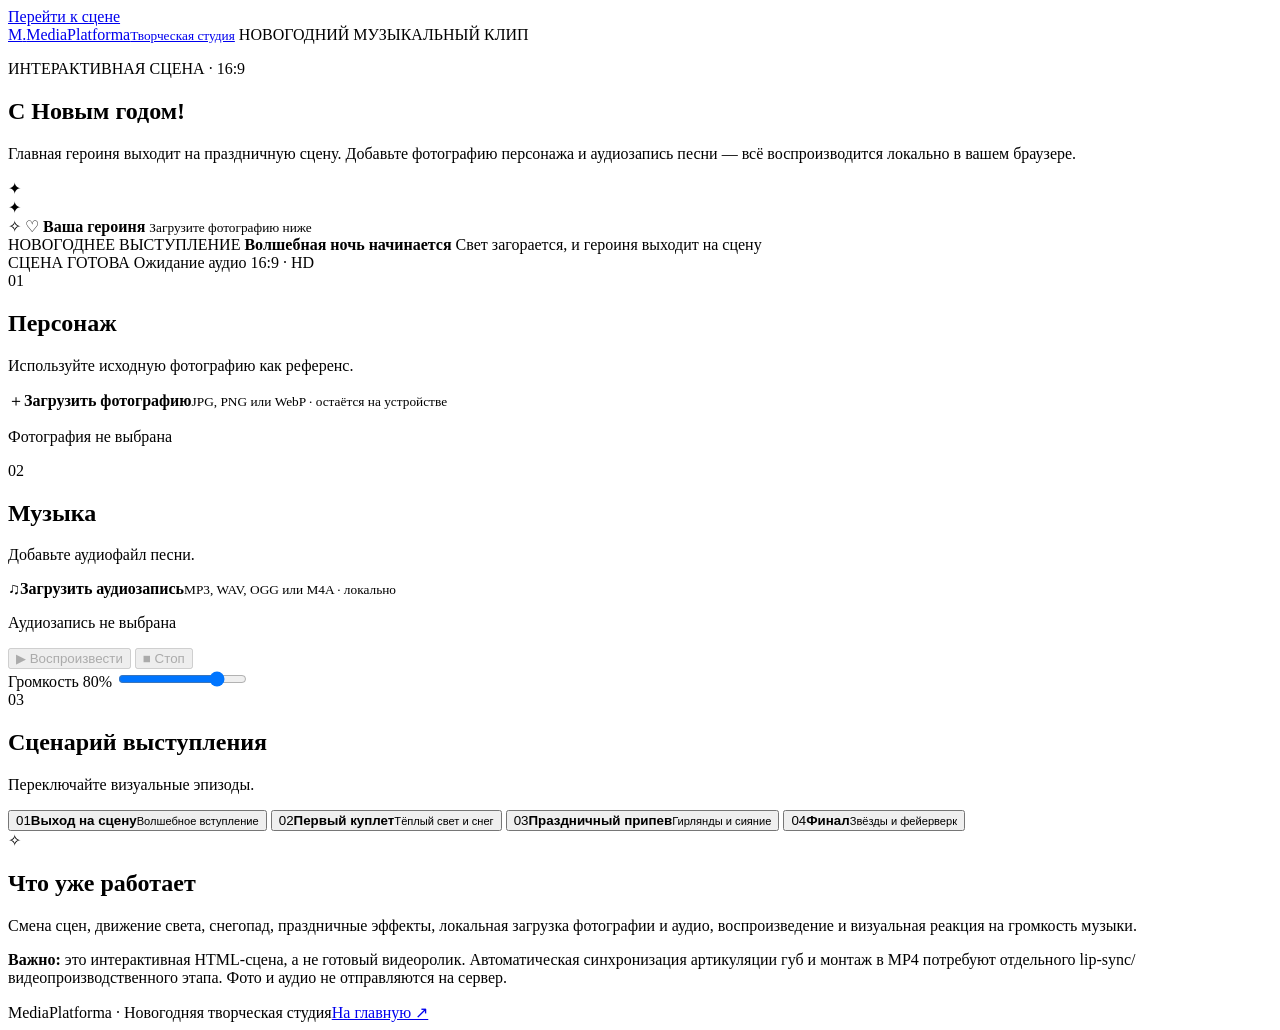
==== site/new-year/index.html @ b386c1c1 "Add interactive New Year performance scene" ====
<!doctype html>
<html lang="ru">
<head>
  <meta charset="utf-8">
  <meta name="viewport" content="width=device-width,initial-scale=1">
  <meta name="theme-color" content="#10223d">
  <meta name="description" content="Интерактивная новогодняя сцена исполнения песни главной героиней.">
  <meta http-equiv="Content-Security-Policy" content="default-src 'self'; base-uri 'self'; object-src 'none'; form-action 'self'; script-src 'self'; style-src 'self'; img-src 'self' data: blob:; media-src 'self' blob:; connect-src 'self'; upgrade-insecure-requests">
  <title>Новогодняя сцена — С Новым годом!</title>
  <link rel="stylesheet" href="./scene.css">
  <script src="./scene.js" defer></script>
</head>
<body>
  <a class="skip-link" href="#studio">Перейти к сцене</a>
  <header class="topbar">
    <a class="brand" href="../" aria-label="MediaPlatforma"><span class="brand-mark">M<span>.</span></span><span>MediaPlatforma<small>Творческая студия</small></span></a>
    <span class="topbar-tag">НОВОГОДНИЙ МУЗЫКАЛЬНЫЙ КЛИП</span>
  </header>

  <main id="studio" class="studio">
    <section class="intro">
      <p class="eyebrow">ИНТЕРАКТИВНАЯ СЦЕНА · 16:9</p>
      <h1>С Новым годом!</h1>
      <p>Главная героиня выходит на праздничную сцену. Добавьте фотографию персонажа и аудиозапись песни — всё воспроизводится локально в вашем браузере.</p>
    </section>

    <section class="stage-shell" aria-label="Новогодняя сцена">
      <div class="stage" id="stage" data-scene="intro">
        <div class="sky-glow"></div>
        <div class="moon"></div>
        <div class="distant-village" aria-hidden="true"><i></i><i></i><i></i><i></i><i></i></div>
        <div class="tree tree-left" aria-hidden="true"><b></b><b></b><b></b><span>✦</span></div>
        <div class="tree tree-right" aria-hidden="true"><b></b><b></b><b></b><span>✦</span></div>
        <div class="garland garland-one" aria-hidden="true"></div>
        <div class="garland garland-two" aria-hidden="true"></div>
        <div class="snow-layer" id="snowLayer" aria-hidden="true"></div>
        <div class="stage-platform"></div>
        <div class="heroine-wrap" id="heroineWrap">
          <div class="heroine-aura"></div>
          <div class="heroine-placeholder" id="heroinePlaceholder" aria-label="Место для фотографии героини">
            <span class="placeholder-star">✧</span>
            <span class="placeholder-person">♡</span>
            <strong>Ваша героиня</strong>
            <small>Загрузите фотографию ниже</small>
          </div>
          <img id="heroineImage" class="heroine-image" alt="Главная героиня новогоднего клипа" hidden>
          <div class="spotlight"></div>
        </div>
        <div class="stage-caption" aria-live="polite">
          <span class="caption-kicker">НОВОГОДНЕЕ ВЫСТУПЛЕНИЕ</span>
          <strong id="sceneTitle">Волшебная ночь начинается</strong>
          <span id="sceneSubtitle">Свет загорается, и героиня выходит на сцену</span>
        </div>
        <div class="audio-pulse" id="audioPulse" aria-hidden="true"><i></i><i></i><i></i><i></i><i></i><i></i><i></i></div>
        <div class="stage-vignette"></div>
      </div>
      <div class="stage-footer">
        <span><i class="live-dot"></i> СЦЕНА ГОТОВА</span>
        <span id="playState">Ожидание аудио</span>
        <span>16:9 · HD</span>
      </div>
    </section>

    <section class="control-grid" aria-label="Управление сценой">
      <article class="panel">
        <div class="panel-heading"><span class="panel-number">01</span><div><h2>Персонаж</h2><p>Используйте исходную фотографию как референс.</p></div></div>
        <label class="upload-control" for="photoInput"><span class="upload-icon">＋</span><span><strong>Загрузить фотографию</strong><small>JPG, PNG или WebP · остаётся на устройстве</small></span></label>
        <input id="photoInput" type="file" accept="image/jpeg,image/png,image/webp" hidden>
        <p class="file-status" id="photoStatus">Фотография не выбрана</p>
      </article>

      <article class="panel">
        <div class="panel-heading"><span class="panel-number">02</span><div><h2>Музыка</h2><p>Добавьте аудиофайл песни.</p></div></div>
        <label class="upload-control" for="audioInput"><span class="upload-icon">♫</span><span><strong>Загрузить аудиозапись</strong><small>MP3, WAV, OGG или M4A · локально</small></span></label>
        <input id="audioInput" type="file" accept="audio/*" hidden>
        <p class="file-status" id="audioStatus">Аудиозапись не выбрана</p>
        <audio id="songAudio" preload="metadata"></audio>
        <div class="audio-controls">
          <button class="button button-primary" id="playButton" type="button" disabled>▶ Воспроизвести</button>
          <button class="button button-quiet" id="stopButton" type="button" disabled>■ Стоп</button>
        </div>
        <label class="volume-label" for="volumeInput">Громкость <output id="volumeValue">80%</output></label>
        <input id="volumeInput" class="range" type="range" min="0" max="1" step="0.01" value="0.8">
      </article>

      <article class="panel panel-scenes">
        <div class="panel-heading"><span class="panel-number">03</span><div><h2>Сценарий выступления</h2><p>Переключайте визуальные эпизоды.</p></div></div>
        <div class="scene-list" role="group" aria-label="Выбор сцены">
          <button class="scene-button is-active" data-scene="intro" type="button"><span>01</span><b>Выход на сцену</b><small>Волшебное вступление</small></button>
          <button class="scene-button" data-scene="verse" type="button"><span>02</span><b>Первый куплет</b><small>Тёплый свет и снег</small></button>
          <button class="scene-button" data-scene="chorus" type="button"><span>03</span><b>Праздничный припев</b><small>Гирлянды и сияние</small></button>
          <button class="scene-button" data-scene="finale" type="button"><span>04</span><b>Финал</b><small>Звёзды и фейерверк</small></button>
        </div>
      </article>
    </section>

    <section class="notes">
      <div class="notes-icon">✧</div>
      <div><h2>Что уже работает</h2><p>Смена сцен, движение света, снегопад, праздничные эффекты, локальная загрузка фотографии и аудио, воспроизведение и визуальная реакция на громкость музыки.</p><p><strong>Важно:</strong> это интерактивная HTML-сцена, а не готовый видеоролик. Автоматическая синхронизация артикуляции губ и монтаж в MP4 потребуют отдельного lip-sync/видеопроизводственного этапа. Фото и аудио не отправляются на сервер.</p></div>
    </section>
  </main>

  <footer class="footer"><span>MediaPlatforma · Новогодняя творческая студия</span><a href="../">На главную ↗</a></footer>
  <div class="toast" id="toast" role="status" aria-live="polite"></div>
</body>
</html>
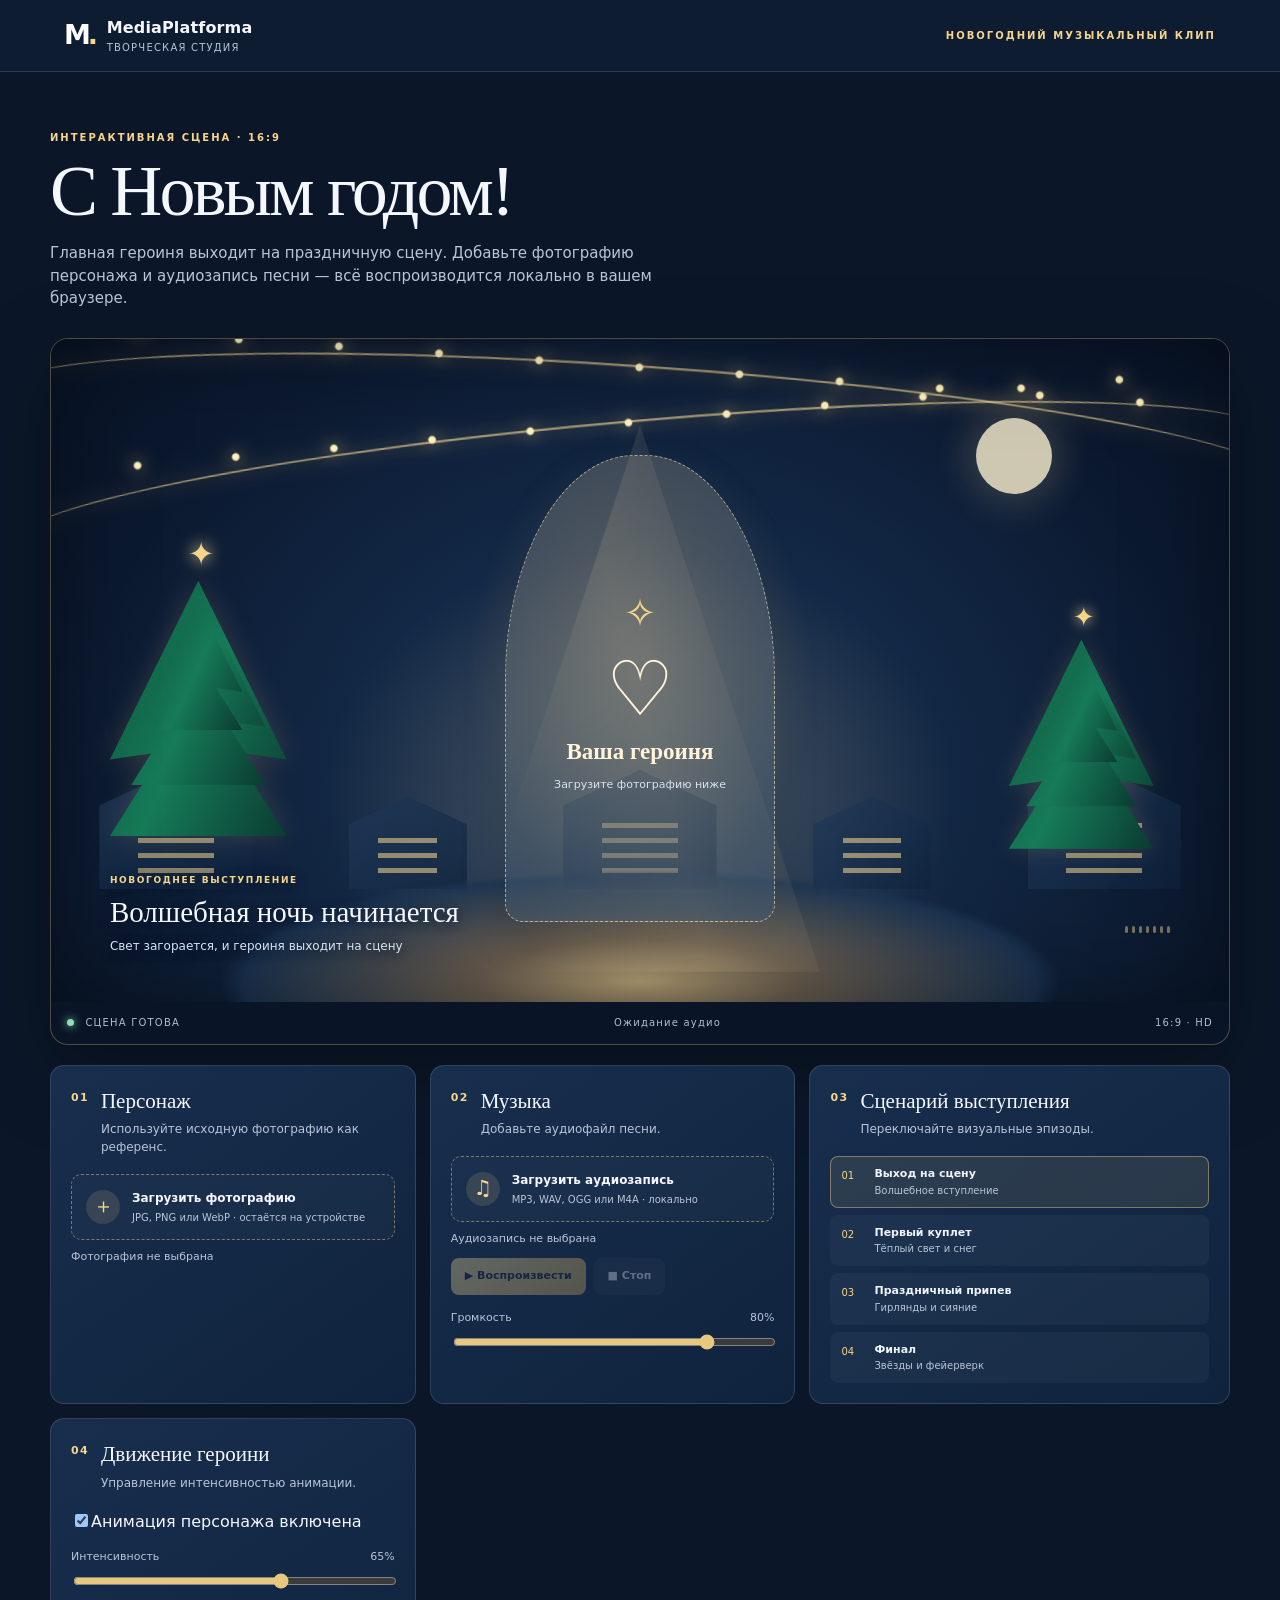
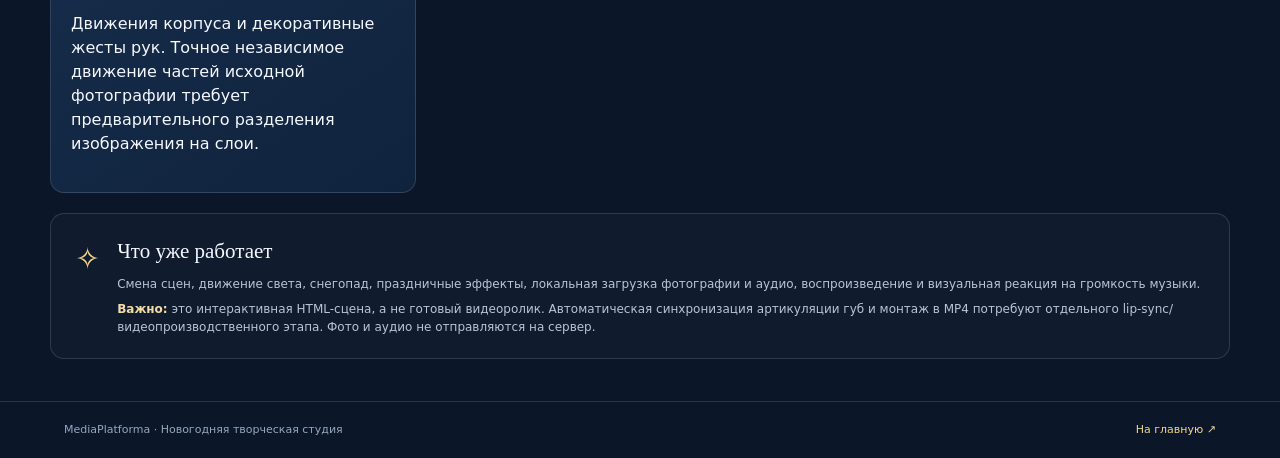
==== commit 9a216d45: "Add character motion controls and arm rig markup" ====
--- a/site/new-year/index.html
+++ b/site/new-year/index.html
@@ -44,6 +44,8 @@
             <small>Загрузите фотографию ниже</small>
           </div>
           <img id="heroineImage" class="heroine-image" alt="Главная героиня новогоднего клипа" hidden>
+          <div class="motion-arm motion-arm-left" aria-hidden="true"><span class="arm-upper"></span><span class="arm-fore"></span><span class="arm-hand"></span></div>
+          <div class="motion-arm motion-arm-right" aria-hidden="true"><span class="arm-upper"></span><span class="arm-fore"></span><span class="arm-hand"></span></div>
           <div class="spotlight"></div>
         </div>
         <div class="stage-caption" aria-live="polite">
@@ -92,6 +94,14 @@
           <button class="scene-button" data-scene="finale" type="button"><span>04</span><b>Финал</b><small>Звёзды и фейерверк</small></button>
         </div>
       </article>
+
+      <article class="panel motion-panel">
+        <div class="panel-heading"><span class="panel-number">04</span><div><h2>Движение героини</h2><p>Управление интенсивностью анимации.</p></div></div>
+        <label class="motion-toggle"><input id="motionEnabled" type="checkbox" checked><span>Анимация персонажа включена</span></label>
+        <label class="volume-label" for="motionIntensity">Интенсивность <output id="motionIntensityValue">65%</output></label>
+        <input id="motionIntensity" class="range" type="range" min="0" max="1" step="0.05" value="0.65">
+        <p class="motion-hint">Движения корпуса и декоративные жесты рук. Точное независимое движение частей исходной фотографии требует предварительного разделения изображения на слои.</p>
+      </article>
     </section>
 
     <section class="notes">
--- a/site/new-year/scene.css
+++ b/site/new-year/scene.css
@@ -0,0 +1,57 @@
+:root{color-scheme:dark;--ink:#f5f7ff;--muted:#b8c5d9;--gold:#f6d58b;--blue:#10223d;--panel:#152b49;--line:rgba(222,235,255,.14)}
+*{box-sizing:border-box}
+html{scroll-behavior:smooth}
+body{margin:0;background:#0b1729;color:var(--ink);font-family:Inter,ui-sans-serif,system-ui,-apple-system,"Segoe UI",sans-serif;line-height:1.5}
+button,input{font:inherit}
+button:focus-visible,a:focus-visible,input:focus-visible,.upload-control:focus-within{outline:3px solid #f6d58b;outline-offset:3px}
+.skip-link{position:absolute;left:-9999px;top:8px;background:#fff;color:#111;padding:10px;z-index:20}.skip-link:focus{left:8px}
+.topbar{height:72px;padding:0 clamp(18px,5vw,76px);display:flex;align-items:center;justify-content:space-between;border-bottom:1px solid var(--line);background:#0d1c31}
+.brand{display:flex;align-items:center;gap:12px;color:var(--ink);text-decoration:none;font-weight:750;letter-spacing:.01em}.brand-mark{font-size:27px;letter-spacing:-.12em;color:#fff}.brand-mark span{color:var(--gold)}.brand small{display:block;color:var(--muted);font-size:10px;font-weight:500;letter-spacing:.12em;text-transform:uppercase}.topbar-tag,.eyebrow{font-size:10px;letter-spacing:.2em;color:var(--gold);font-weight:800}
+.studio{width:min(1180px,calc(100% - 36px));margin:0 auto}
+.intro{padding:48px 0 28px;max-width:760px}.intro h1{font-family:Georgia,serif;font-weight:500;font-size:clamp(42px,6vw,72px);line-height:1.02;letter-spacing:-.04em;margin:10px 0 14px}.intro p:last-child{color:var(--muted);max-width:660px;margin:0;font-size:15px}
+.stage-shell{border:1px solid rgba(246,213,139,.28);border-radius:18px;overflow:hidden;background:#091526;box-shadow:0 25px 80px rgba(0,0,0,.35)}
+.stage{position:relative;aspect-ratio:16/9;min-height:300px;overflow:hidden;isolation:isolate;background:radial-gradient(ellipse at 50% 75%,#31557b 0,#162f51 38%,#0b1930 76%,#081326 100%)}
+.sky-glow{position:absolute;inset:0;background:radial-gradient(ellipse at 50% 68%,rgba(255,204,126,.2),transparent 38%),linear-gradient(180deg,rgba(8,18,36,.05),rgba(7,15,28,.35));z-index:-1}
+.moon{position:absolute;right:15%;top:12%;width:clamp(35px,6vw,76px);aspect-ratio:1;border-radius:50%;background:#fff4d4;box-shadow:0 0 35px 12px rgba(255,229,171,.2);opacity:.8}
+.distant-village{position:absolute;bottom:17%;left:0;right:0;height:24%;display:flex;align-items:end;justify-content:space-around;opacity:.72}
+.distant-village i{display:block;width:13%;height:75%;background:linear-gradient(135deg,#203b5c,#10233d);clip-path:polygon(50% 0,100% 30%,100% 100%,0 100%,0 30%);position:relative}
+.distant-village i:nth-child(2n){height:58%;width:10%}.distant-village i:after{content:"";position:absolute;inset:45% 25% 10%;background:repeating-linear-gradient(180deg,#f8d995 0 5px,transparent 5px 15px);opacity:.75}
+.tree{position:absolute;bottom:14%;width:15%;height:55%;z-index:1;filter:drop-shadow(0 0 14px rgba(246,213,139,.16))}
+.tree-left{left:5%}.tree-right{right:5%;transform:scale(.82);transform-origin:bottom}
+.tree b{position:absolute;left:0;width:100%;height:70%;background:linear-gradient(115deg,#0e563f,#167b58 50%,#0b3b31);clip-path:polygon(50% 0,100% 70%,70% 67%,100% 100%,0 100%,30% 67%,0 70%);bottom:20%}
+.tree b:nth-child(2){transform:scale(.76);transform-origin:bottom;bottom:34%}.tree b:nth-child(3){transform:scale(.5);transform-origin:bottom;bottom:49%}.tree span{position:absolute;top:-4%;left:44%;color:var(--gold);font-size:clamp(16px,2.6vw,32px);text-shadow:0 0 16px #ffe9a7}
+.garland{position:absolute;left:0;right:0;height:20%;border-top:2px solid rgba(255,226,155,.6);border-radius:50%;filter:drop-shadow(0 0 8px #ffd477);z-index:2;animation:twinkle 2.2s ease-in-out infinite alternate}
+.garland-one{top:5%;transform:rotate(4deg) scale(1.1)}.garland-two{top:13%;transform:rotate(-5deg) scale(1.08);animation-delay:.7s}
+.garland:after{content:"";position:absolute;left:7%;right:7%;top:-5px;height:10px;background:radial-gradient(circle,#fff1bb 0 3px,transparent 4px) 0 0/9% 10px repeat-x}
+.stage-platform{position:absolute;bottom:-14%;left:14%;right:14%;height:34%;border-radius:50%;background:radial-gradient(ellipse,#d6b77c 0,#7b674e 26%,#1c3552 66%,transparent 70%);opacity:.8;z-index:2}
+.heroine-wrap{position:absolute;z-index:4;left:50%;bottom:12%;height:75%;width:min(37%,360px);transform:translateX(-50%);display:flex;align-items:end;justify-content:center;animation:hero-breathe 4s ease-in-out infinite;transform-origin:50% 100%}
+.heroine-aura{position:absolute;bottom:4%;width:100%;height:95%;border-radius:50%;background:radial-gradient(ellipse,rgba(255,221,158,.27),transparent 68%);filter:blur(10px)}
+.heroine-placeholder,.heroine-image{position:relative;z-index:2;max-width:100%;max-height:100%;object-fit:contain;object-position:center bottom;filter:drop-shadow(0 15px 22px rgba(0,0,0,.38))}
+.heroine-placeholder{height:94%;width:75%;display:flex;flex-direction:column;align-items:center;justify-content:center;gap:8px;border:1px dashed rgba(255,231,184,.6);border-radius:48% 48% 18px 18px;background:linear-gradient(160deg,rgba(248,225,189,.2),rgba(60,91,124,.42));color:#fff4d9;text-align:center;padding:18px}
+.placeholder-star{font-size:40px;color:var(--gold)}.placeholder-person{font-size:76px;line-height:1}.heroine-placeholder strong{font-family:Georgia,serif;font-size:clamp(16px,2vw,23px)}.heroine-placeholder small{font-size:11px;color:#d9e3f1}
+.heroine-image{height:100%;width:100%;border-radius:10px;object-fit:contain;object-position:center bottom}
+.spotlight{position:absolute;z-index:1;bottom:-10%;left:0;right:0;height:110%;background:linear-gradient(75deg,transparent 15%,rgba(255,228,172,.15),transparent 85%);clip-path:polygon(50% 0,100% 100%,0 100%);animation:spotlight 5s ease-in-out infinite alternate}
+.stage-caption{position:absolute;z-index:6;left:5%;bottom:7%;display:flex;flex-direction:column;gap:3px;text-shadow:0 2px 12px #061326;max-width:30%}
+.caption-kicker{font-size:9px;letter-spacing:.18em;color:var(--gold);font-weight:800}.stage-caption strong{font-family:Georgia,serif;font-size:clamp(16px,2.5vw,29px);font-weight:500}.stage-caption span:last-child{font-size:clamp(9px,1vw,12px);color:#d8e4f5}
+.audio-pulse{position:absolute;z-index:7;right:5%;bottom:8%;height:38px;display:flex;align-items:center;gap:4px;opacity:.45}.audio-pulse i{display:block;width:3px;height:20%;border-radius:5px;background:var(--gold);transition:height .08s}
+.stage-vignette{position:absolute;inset:0;z-index:5;pointer-events:none;box-shadow:inset 0 0 100px rgba(0,0,0,.35)}
+.snowflake{position:absolute;top:-12px;left:var(--x);width:var(--size);height:var(--size);border-radius:50%;background:#fff;opacity:var(--opacity);filter:drop-shadow(0 0 4px white);animation:fall var(--duration) linear var(--delay) infinite;z-index:3}
+.stage[data-scene="verse"] .heroine-wrap{animation-duration:3.2s}.stage[data-scene="chorus"] .heroine-wrap{animation:hero-sway 2s ease-in-out infinite}.stage[data-scene="finale"] .heroine-wrap{animation:hero-finale 2.6s ease-in-out infinite}
+.stage[data-scene="chorus"] .sky-glow,.stage[data-scene="finale"] .sky-glow{background:radial-gradient(ellipse at 50% 60%,rgba(255,204,126,.34),transparent 50%),linear-gradient(180deg,rgba(8,18,36,.05),rgba(7,15,28,.3))}
+.stage[data-scene="finale"] .moon{box-shadow:0 0 60px 24px rgba(255,229,171,.35)}
+.stage-footer{height:42px;padding:0 16px;display:flex;align-items:center;justify-content:space-between;color:#aebed3;font-size:10px;letter-spacing:.12em}.live-dot{display:inline-block;width:7px;height:7px;border-radius:50%;background:#8ee0b2;margin-right:7px;box-shadow:0 0 9px #8ee0b2}
+.control-grid{display:grid;grid-template-columns:1fr 1fr 1.15fr;gap:14px;margin:20px 0}
+.panel{background:linear-gradient(145deg,#172e4d,#10233d);border:1px solid var(--line);border-radius:14px;padding:20px;min-width:0}
+.panel-heading{display:flex;gap:12px;align-items:flex-start;margin-bottom:18px}.panel-number{font-size:11px;color:var(--gold);font-weight:800;letter-spacing:.12em;padding-top:4px}.panel h2,.notes h2{margin:0;font-family:Georgia,serif;font-size:21px;font-weight:500}.panel-heading p{margin:3px 0 0;color:var(--muted);font-size:12px}
+.upload-control{display:flex;align-items:center;gap:12px;padding:14px;border:1px dashed rgba(246,213,139,.45);border-radius:10px;cursor:pointer;background:rgba(255,255,255,.025);transition:background .2s,border-color .2s}.upload-control:hover{background:rgba(246,213,139,.08);border-color:var(--gold)}
+.upload-icon{width:34px;height:34px;display:grid;place-items:center;border-radius:50%;background:rgba(246,213,139,.13);color:var(--gold);font-size:21px}.upload-control strong,.upload-control small{display:block}.upload-control strong{font-size:12px}.upload-control small{font-size:10px;color:var(--muted);margin-top:3px}.file-status{font-size:11px;color:#b8c5d9;overflow-wrap:anywhere;min-height:17px;margin:9px 0}
+.audio-controls{display:flex;gap:8px;margin-top:10px}.button{border:0;border-radius:8px;padding:10px 14px;cursor:pointer;font-weight:750;font-size:11px;transition:transform .15s,opacity .15s}.button:active{transform:translateY(1px)}.button:disabled{opacity:.35;cursor:not-allowed}.button-primary{background:linear-gradient(135deg,#f5d998,#cda95f);color:#17243a}.button-quiet{background:rgba(255,255,255,.08);color:#edf3ff}
+.volume-label{display:flex;justify-content:space-between;color:var(--muted);font-size:11px;margin-top:15px}.range{width:100%;accent-color:#e8c77f;margin-top:8px}
+.scene-list{display:grid;gap:7px}.scene-button{display:grid;grid-template-columns:25px 1fr;grid-template-rows:auto auto;text-align:left;gap:0 8px;padding:9px 10px;border:1px solid transparent;border-radius:8px;background:rgba(255,255,255,.035);color:#eef3fb;cursor:pointer}.scene-button>span{grid-row:1/3;color:var(--gold);font-size:10px;padding-top:2px}.scene-button b{font-size:11px}.scene-button small{color:var(--muted);font-size:10px}.scene-button:hover,.scene-button.is-active{background:rgba(246,213,139,.1);border-color:rgba(246,213,139,.42)}
+.notes{display:flex;gap:17px;padding:22px 24px;margin:20px 0 42px;border:1px solid var(--line);border-radius:14px;background:rgba(255,255,255,.025)}.notes-icon{color:var(--gold);font-size:30px}.notes p{font-size:12px;color:var(--muted);margin:7px 0 0}.notes strong{color:#f4dca9}
+.footer{border-top:1px solid var(--line);padding:20px clamp(18px,5vw,76px);display:flex;justify-content:space-between;color:#94a7c0;font-size:11px}.footer a{color:var(--gold);text-decoration:none}
+.toast{position:fixed;left:50%;bottom:22px;transform:translate(-50%,20px);opacity:0;pointer-events:none;background:#f5d998;color:#15243a;border-radius:9px;padding:10px 15px;font-size:12px;font-weight:700;transition:.2s;z-index:30}.toast.show{opacity:1;transform:translate(-50%,0)}
+@keyframes fall{to{transform:translate3d(30px,110%,0) rotate(180deg)}}@keyframes twinkle{from{opacity:.45}to{opacity:1}}@keyframes hero-breathe{0%,100%{translate:0 0}50%{translate:0 -7px}}@keyframes hero-sway{0%,100%{translate:-50% 0;rotate:-1deg}50%{translate:-50% -10px;rotate:1deg}}@keyframes hero-finale{0%,100%{translate:-50% 0;scale:1}50%{translate:-50% -12px;scale:1.035}}@keyframes spotlight{from{opacity:.35;transform:rotate(-3deg)}to{opacity:.8;transform:rotate(3deg)}}
+@media(max-width:900px){.control-grid{grid-template-columns:1fr 1fr}.panel-scenes{grid-column:1/-1}.scene-list{grid-template-columns:1fr 1fr}}
+@media(max-width:600px){.topbar{height:62px}.topbar-tag{font-size:8px;max-width:120px;text-align:right}.studio{width:calc(100% - 24px)}.intro{padding:32px 0 20px}.stage{min-height:260px;aspect-ratio:4/5}.heroine-wrap{width:58%;height:70%;bottom:15%}.tree{width:22%;height:45%}.tree-left{left:0}.tree-right{right:0}.stage-caption{left:4%;bottom:4%;max-width:45%}.stage-caption strong{font-size:18px}.stage-caption span:last-child{font-size:9px}.audio-pulse{right:4%;bottom:5%}.stage-footer{font-size:8px;letter-spacing:.06em;padding:0 9px}.control-grid{grid-template-columns:1fr}.panel-scenes{grid-column:auto}.scene-list{grid-template-columns:1fr 1fr}.notes{padding:17px;gap:10px}.footer{gap:12px;font-size:9px}.heroine-placeholder{width:90%}}
+@media(prefers-reduced-motion:reduce){*,*::before,*::after{scroll-behavior:auto!important;animation-duration:.01ms!important;animation-iteration-count:1!important;transition-duration:.01ms!important}}
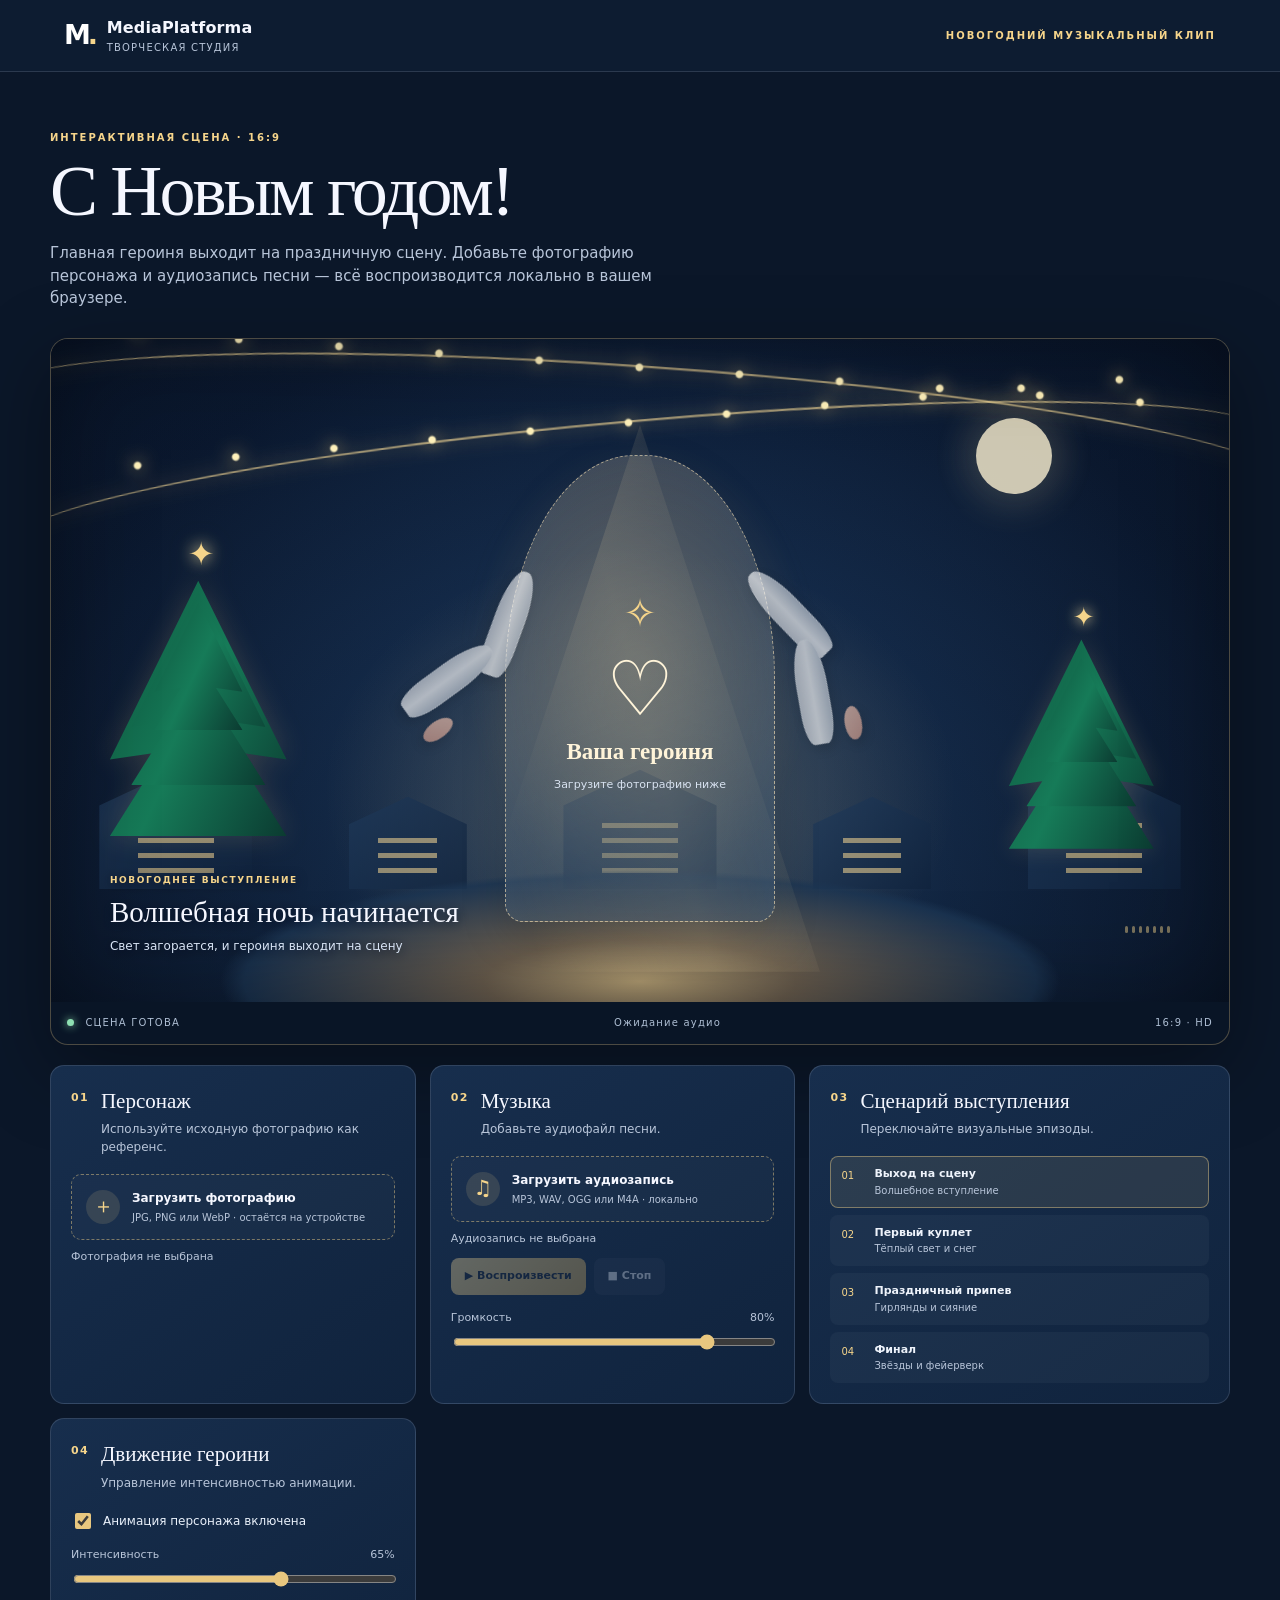
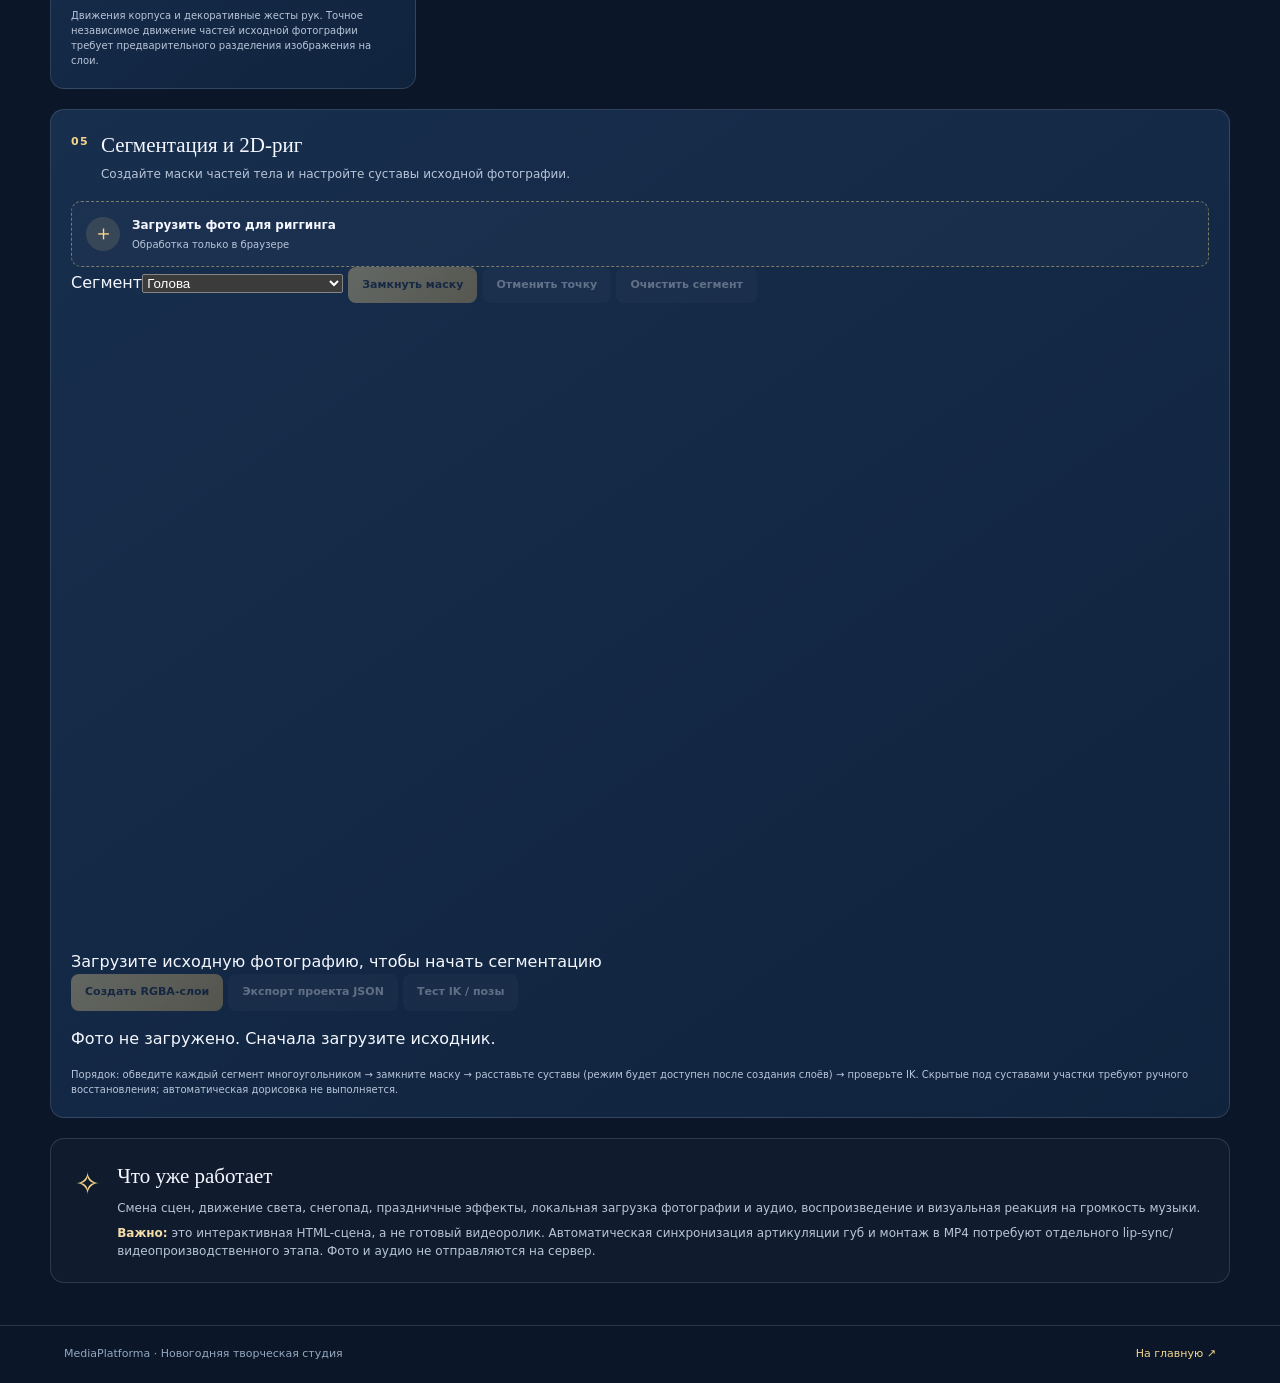
==== commit e7d7390e: "Add local heroine segmentation and rig editor workspace" ====
--- a/site/new-year/index.html
+++ b/site/new-year/index.html
@@ -104,6 +104,26 @@
       </article>
     </section>
 
+    <section class="rig-workspace panel" aria-labelledby="rigTitle">
+      <div class="panel-heading"><span class="panel-number">05</span><div><h2 id="rigTitle">Сегментация и 2D-риг</h2><p>Создайте маски частей тела и настройте суставы исходной фотографии.</p></div></div>
+      <div class="rig-toolbar">
+        <label class="upload-control rig-upload" for="rigPhotoInput"><span class="upload-icon">＋</span><span><strong>Загрузить фото для риггинга</strong><small>Обработка только в браузере</small></span></label>
+        <input id="rigPhotoInput" type="file" accept="image/jpeg,image/png,image/webp" hidden>
+        <label class="rig-field">Сегмент<select id="rigPart"><option value="head">Голова</option><option value="torso">Корпус</option><option value="leftUpperArm">Левое плечо / верхняя рука</option><option value="leftForearm">Левое предплечье</option><option value="leftHand">Левая кисть</option><option value="rightUpperArm">Правое плечо / верхняя рука</option><option value="rightForearm">Правое предплечье</option><option value="rightHand">Правая кисть</option></select></label>
+        <button class="button button-primary" id="rigClosePolygon" type="button" disabled>Замкнуть маску</button>
+        <button class="button button-quiet" id="rigUndo" type="button" disabled>Отменить точку</button>
+        <button class="button button-quiet" id="rigClear" type="button" disabled>Очистить сегмент</button>
+      </div>
+      <div class="rig-canvas-wrap"><canvas id="rigCanvas" width="960" height="640" aria-label="Редактор сегментации и суставов"></canvas><div id="rigEmpty" class="rig-empty">Загрузите исходную фотографию, чтобы начать сегментацию</div></div>
+      <div class="rig-actions">
+        <button class="button button-primary" id="rigBuildLayers" type="button" disabled>Создать RGBA-слои</button>
+        <button class="button button-quiet" id="rigExport" type="button" disabled>Экспорт проекта JSON</button>
+        <button class="button button-quiet" id="rigPose" type="button" disabled>Тест IK / позы</button>
+      </div>
+      <p class="rig-status" id="rigStatus" role="status">Фото не загружено. Сначала загрузите исходник.</p>
+      <p class="motion-hint">Порядок: обведите каждый сегмент многоугольником → замкните маску → расставьте суставы (режим будет доступен после создания слоёв) → проверьте IK. Скрытые под суставами участки требуют ручного восстановления; автоматическая дорисовка не выполняется.</p>
+    </section>
+
     <section class="notes">
       <div class="notes-icon">✧</div>
       <div><h2>Что уже работает</h2><p>Смена сцен, движение света, снегопад, праздничные эффекты, локальная загрузка фотографии и аудио, воспроизведение и визуальная реакция на громкость музыки.</p><p><strong>Важно:</strong> это интерактивная HTML-сцена, а не готовый видеоролик. Автоматическая синхронизация артикуляции губ и монтаж в MP4 потребуют отдельного lip-sync/видеопроизводственного этапа. Фото и аудио не отправляются на сервер.</p></div>
--- a/site/new-year/scene.css
+++ b/site/new-year/scene.css
@@ -55,3 +55,44 @@
 @media(max-width:900px){.control-grid{grid-template-columns:1fr 1fr}.panel-scenes{grid-column:1/-1}.scene-list{grid-template-columns:1fr 1fr}}
 @media(max-width:600px){.topbar{height:62px}.topbar-tag{font-size:8px;max-width:120px;text-align:right}.studio{width:calc(100% - 24px)}.intro{padding:32px 0 20px}.stage{min-height:260px;aspect-ratio:4/5}.heroine-wrap{width:58%;height:70%;bottom:15%}.tree{width:22%;height:45%}.tree-left{left:0}.tree-right{right:0}.stage-caption{left:4%;bottom:4%;max-width:45%}.stage-caption strong{font-size:18px}.stage-caption span:last-child{font-size:9px}.audio-pulse{right:4%;bottom:5%}.stage-footer{font-size:8px;letter-spacing:.06em;padding:0 9px}.control-grid{grid-template-columns:1fr}.panel-scenes{grid-column:auto}.scene-list{grid-template-columns:1fr 1fr}.notes{padding:17px;gap:10px}.footer{gap:12px;font-size:9px}.heroine-placeholder{width:90%}}
 @media(prefers-reduced-motion:reduce){*,*::before,*::after{scroll-behavior:auto!important;animation-duration:.01ms!important;animation-iteration-count:1!important;transition-duration:.01ms!important}}
+
+/* Character Motion System — SPEC-NY-02 */
+.heroine-wrap{will-change:transform}
+.heroine-image{transform-origin:50% 32%;will-change:transform;animation:portrait-breathe 4.8s ease-in-out infinite}
+.stage[data-motion="off"] .heroine-wrap,.stage[data-motion="off"] .heroine-image{animation:none!important;transform:none!important}
+.motion-arm{position:absolute;z-index:3;bottom:23%;width:27%;height:49%;opacity:0;pointer-events:none;transform-origin:50% 12%;filter:drop-shadow(0 7px 7px rgba(0,0,0,.2))}
+.motion-arm-left{left:2%;transform:rotate(32deg) scale(.82)}
+.motion-arm-right{right:2%;transform:rotate(-32deg) scale(.82)}
+.arm-upper,.arm-fore{position:absolute;display:block;width:39%;height:55%;border-radius:45% 45% 30% 30%;background:linear-gradient(90deg,#d9dce2,#fff 48%,#c9d0d9);border:1px solid rgba(255,255,255,.7);transform-origin:50% 8%}
+.arm-upper{left:31%;top:0;transform:rotate(-12deg)}
+.arm-fore{left:37%;top:42%;height:53%;transform:rotate(22deg)}
+.arm-hand{position:absolute;left:47%;top:82%;width:22%;height:17%;border-radius:55% 45% 50% 45%;background:linear-gradient(135deg,#f5c7b3,#d99e8b);transform:rotate(20deg)}
+.stage[data-scene="intro"] .motion-arm{opacity:var(--motion-intensity,.65)}
+.stage[data-scene="intro"] .motion-arm-left{animation:arm-greet-left 3.8s ease-in-out infinite}
+.stage[data-scene="intro"] .motion-arm-right{opacity:var(--motion-intensity,.65)}
+.stage[data-scene="verse"] .motion-arm{opacity:var(--motion-intensity,.65)}
+.stage[data-scene="verse"] .motion-arm-left{animation:arm-verse-left 3.4s ease-in-out infinite}
+.stage[data-scene="verse"] .motion-arm-right{animation:arm-verse-right 4s ease-in-out infinite}
+.stage[data-scene="chorus"] .motion-arm{opacity:var(--motion-intensity,.65)}
+.stage[data-scene="chorus"] .motion-arm-left{animation:arm-open-left 2.1s ease-in-out infinite}
+.stage[data-scene="chorus"] .motion-arm-right{animation:arm-open-right 2.1s ease-in-out infinite}
+.stage[data-scene="finale"] .motion-arm{opacity:var(--motion-intensity,.65)}
+.stage[data-scene="finale"] .motion-arm-left{animation:arm-finale-left 3.5s ease-in-out infinite}
+.stage[data-scene="finale"] .motion-arm-right{animation:arm-finale-right 3.5s ease-in-out infinite}
+.stage[data-motion="off"] .motion-arm{display:none}
+.motion-toggle{display:flex;align-items:center;gap:9px;color:#eaf1fb;font-size:12px;cursor:pointer}
+.motion-toggle input{accent-color:#e8c77f;width:16px;height:16px}
+.motion-hint{font-size:10px;line-height:1.5;color:var(--muted);margin:14px 0 0}
+@keyframes portrait-breathe{0%,100%{transform:translateY(0) rotate(0)}35%{transform:translateY(-2px) rotate(-.35deg)}70%{transform:translateY(1px) rotate(.25deg)}}
+@keyframes arm-greet-left{0%,100%{transform:rotate(25deg) scale(.8)}50%{transform:rotate(-28deg) scale(.9)}}
+@keyframes arm-verse-left{0%,100%{transform:rotate(28deg) scale(.82)}50%{transform:rotate(-8deg) scale(.86)}}
+@keyframes arm-verse-right{0%,100%{transform:rotate(-26deg) scale(.8)}50%{transform:rotate(-42deg) scale(.85)}}
+@keyframes arm-open-left{0%,100%{transform:rotate(24deg) scale(.86)}50%{transform:rotate(-38deg) scale(.98)}}
+@keyframes arm-open-right{0%,100%{transform:rotate(-24deg) scale(.86)}50%{transform:rotate(38deg) scale(.98)}}
+@keyframes arm-finale-left{0%,100%{transform:rotate(-2deg) scale(.8)}50%{transform:rotate(-30deg) scale(.86)}}
+@keyframes arm-finale-right{0%,100%{transform:rotate(2deg) scale(.8)}50%{transform:rotate(30deg) scale(.86)}}
+@media(max-width:600px){.motion-panel{grid-column:auto}.motion-arm{width:30%;height:43%;bottom:22%}}
+@media(prefers-reduced-motion:reduce){.heroine-image,.motion-arm{animation:none!important}.heroine-wrap{animation:none!important}}
+
+.stage{--music-tempo:3s}
+.motion-arm{animation-duration:var(--music-tempo,3s)!important}
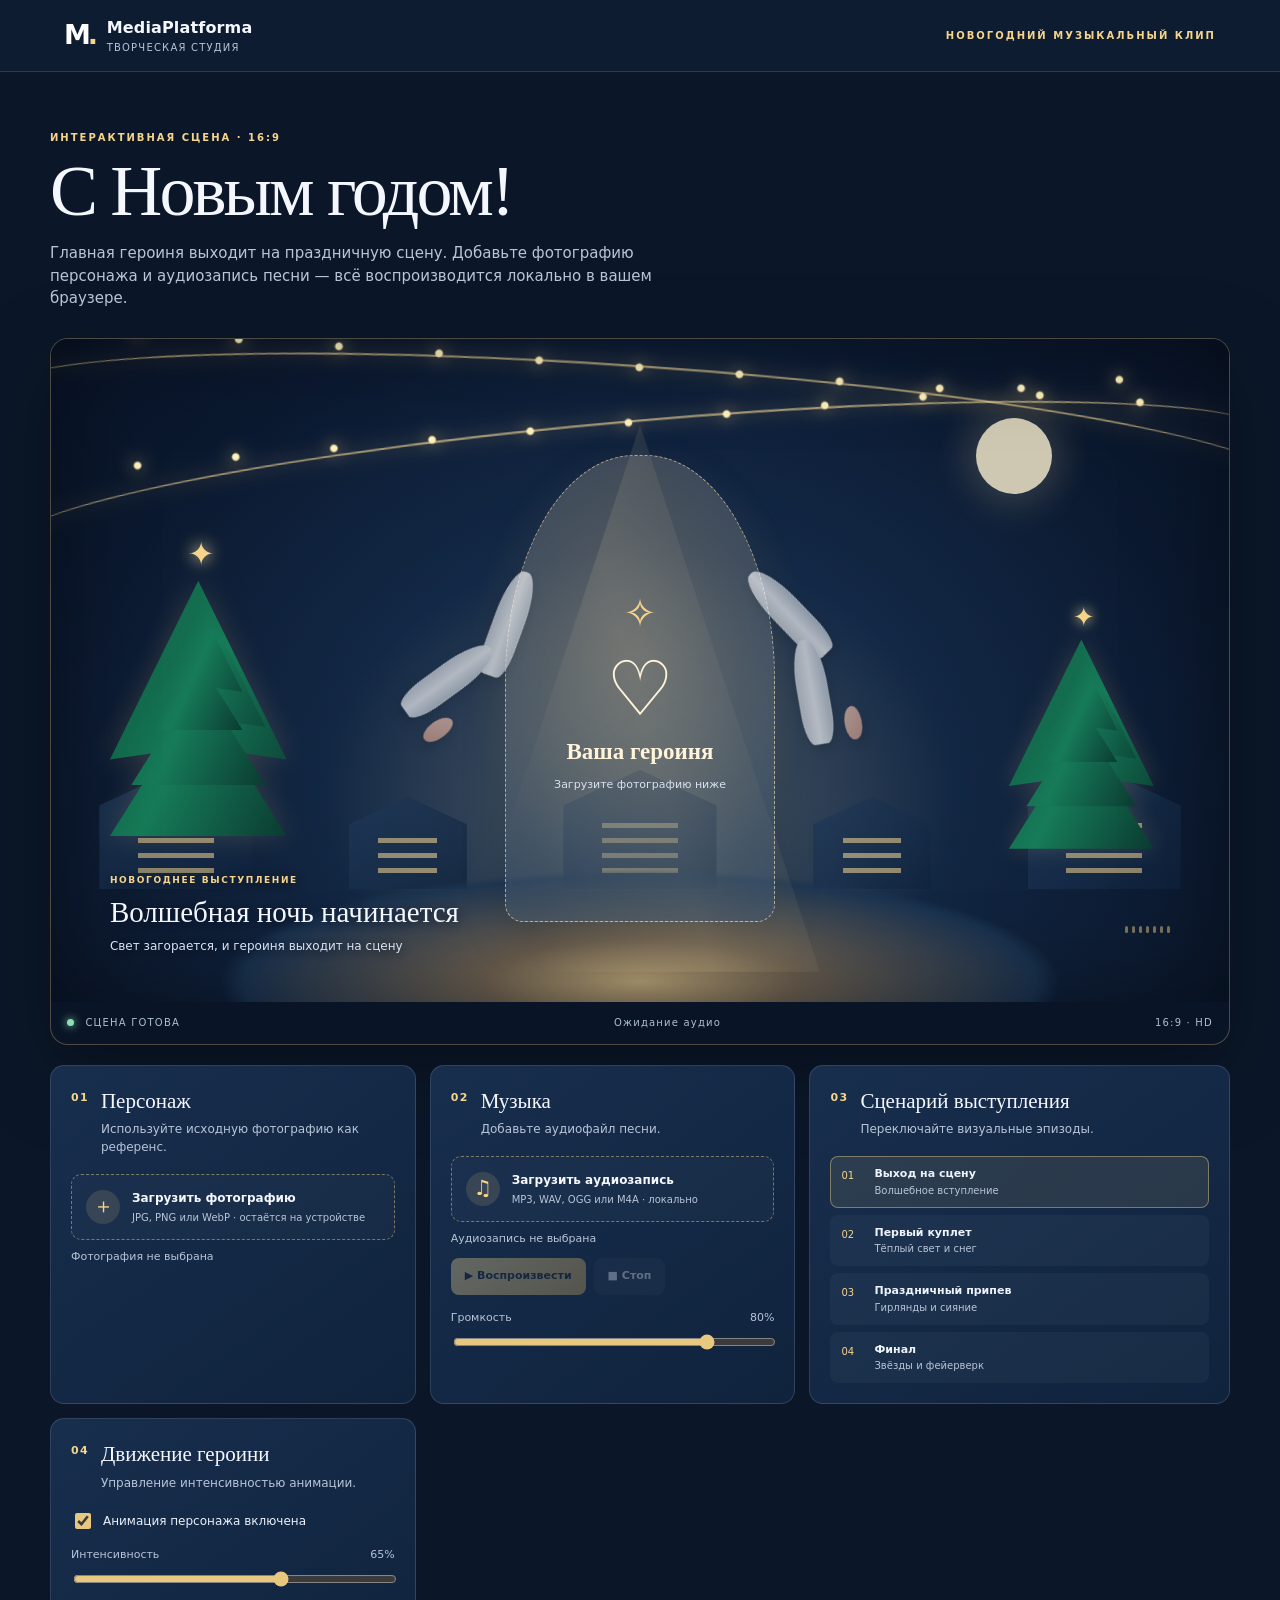
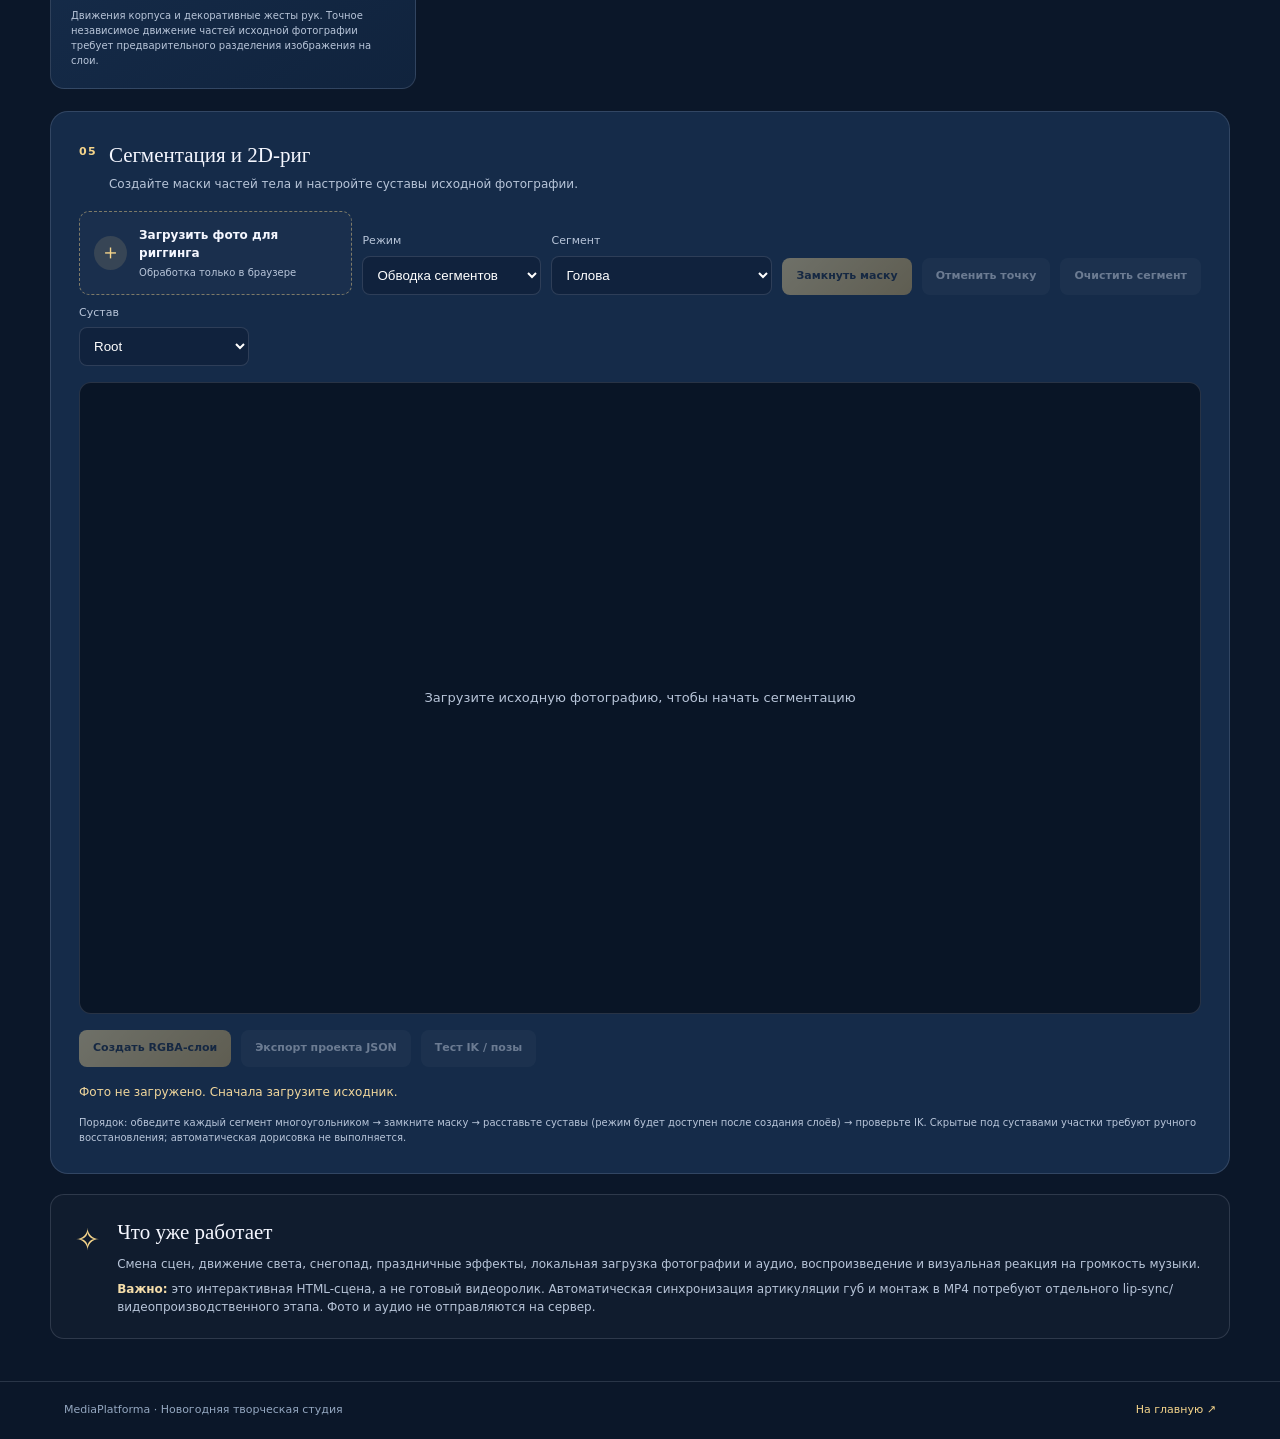
==== commit ae53e5fd: "Add joint placement controls to heroine rig editor" ====
--- a/site/new-year/index.html
+++ b/site/new-year/index.html
@@ -109,10 +109,10 @@
       <div class="rig-toolbar">
         <label class="upload-control rig-upload" for="rigPhotoInput"><span class="upload-icon">＋</span><span><strong>Загрузить фото для риггинга</strong><small>Обработка только в браузере</small></span></label>
         <input id="rigPhotoInput" type="file" accept="image/jpeg,image/png,image/webp" hidden>
-        <label class="rig-field">Сегмент<select id="rigPart"><option value="head">Голова</option><option value="torso">Корпус</option><option value="leftUpperArm">Левое плечо / верхняя рука</option><option value="leftForearm">Левое предплечье</option><option value="leftHand">Левая кисть</option><option value="rightUpperArm">Правое плечо / верхняя рука</option><option value="rightForearm">Правое предплечье</option><option value="rightHand">Правая кисть</option></select></label>
+        <label class="rig-field">Режим<select id="rigMode"><option value="mask">Обводка сегментов</option><option value="joint">Расстановка суставов</option></select></label><label class="rig-field">Сегмент<select id="rigPart"><option value="head">Голова</option><option value="torso">Корпус</option><option value="leftUpperArm">Левое плечо / верхняя рука</option><option value="leftForearm">Левое предплечье</option><option value="leftHand">Левая кисть</option><option value="rightUpperArm">Правое плечо / верхняя рука</option><option value="rightForearm">Правое предплечье</option><option value="rightHand">Правая кисть</option></select></label>
         <button class="button button-primary" id="rigClosePolygon" type="button" disabled>Замкнуть маску</button>
         <button class="button button-quiet" id="rigUndo" type="button" disabled>Отменить точку</button>
-        <button class="button button-quiet" id="rigClear" type="button" disabled>Очистить сегмент</button>
+        <button class="button button-quiet" id="rigClear" type="button" disabled>Очистить сегмент</button><label class="rig-field">Сустав<select id="rigJoint"><option value="root">Root</option><option value="neck">Neck</option><option value="head">Head pivot</option><option value="leftShoulder">Левое плечо</option><option value="leftElbow">Левый локоть</option><option value="leftWrist">Левое запястье</option><option value="rightShoulder">Правое плечо</option><option value="rightElbow">Правый локоть</option><option value="rightWrist">Правое запястье</option></select></label>
       </div>
       <div class="rig-canvas-wrap"><canvas id="rigCanvas" width="960" height="640" aria-label="Редактор сегментации и суставов"></canvas><div id="rigEmpty" class="rig-empty">Загрузите исходную фотографию, чтобы начать сегментацию</div></div>
       <div class="rig-actions">
--- a/site/new-year/scene.css
+++ b/site/new-year/scene.css
@@ -96,3 +96,16 @@
 
 .stage{--music-tempo:3s}
 .motion-arm{animation-duration:var(--music-tempo,3s)!important}
+
+/* SPEC-NY-03 — local segmentation and 2D rig editor */
+.rig-workspace{margin-top:22px;background:var(--panel);border:1px solid var(--line);border-radius:18px;padding:clamp(16px,3vw,28px)}
+.rig-toolbar,.rig-actions{display:flex;flex-wrap:wrap;align-items:end;gap:10px;margin:16px 0}
+.rig-upload{min-width:230px;flex:1}
+.rig-field{display:grid;gap:6px;color:var(--muted);font-size:11px}
+.rig-field select{background:#10223d;color:#fff;border:1px solid var(--line);border-radius:8px;padding:10px;min-width:170px}
+.rig-canvas-wrap{position:relative;background:#091526;border:1px solid var(--line);border-radius:12px;overflow:hidden;min-height:180px}
+#rigCanvas{display:block;width:100%;height:auto;max-height:70vh;object-fit:contain;touch-action:pan-y}
+.rig-empty{position:absolute;inset:0;display:grid;place-items:center;padding:25px;text-align:center;color:var(--muted);font-size:13px;pointer-events:none}
+.rig-status{color:#f1d79c;font-size:12px;line-height:1.5}
+.rig-actions .button:disabled,.rig-toolbar .button:disabled{opacity:.4;cursor:not-allowed}
+@media(max-width:600px){.rig-workspace{padding:14px}.rig-field,.rig-field select{width:100%}.rig-upload{min-width:100%}.rig-actions .button{flex:1}}
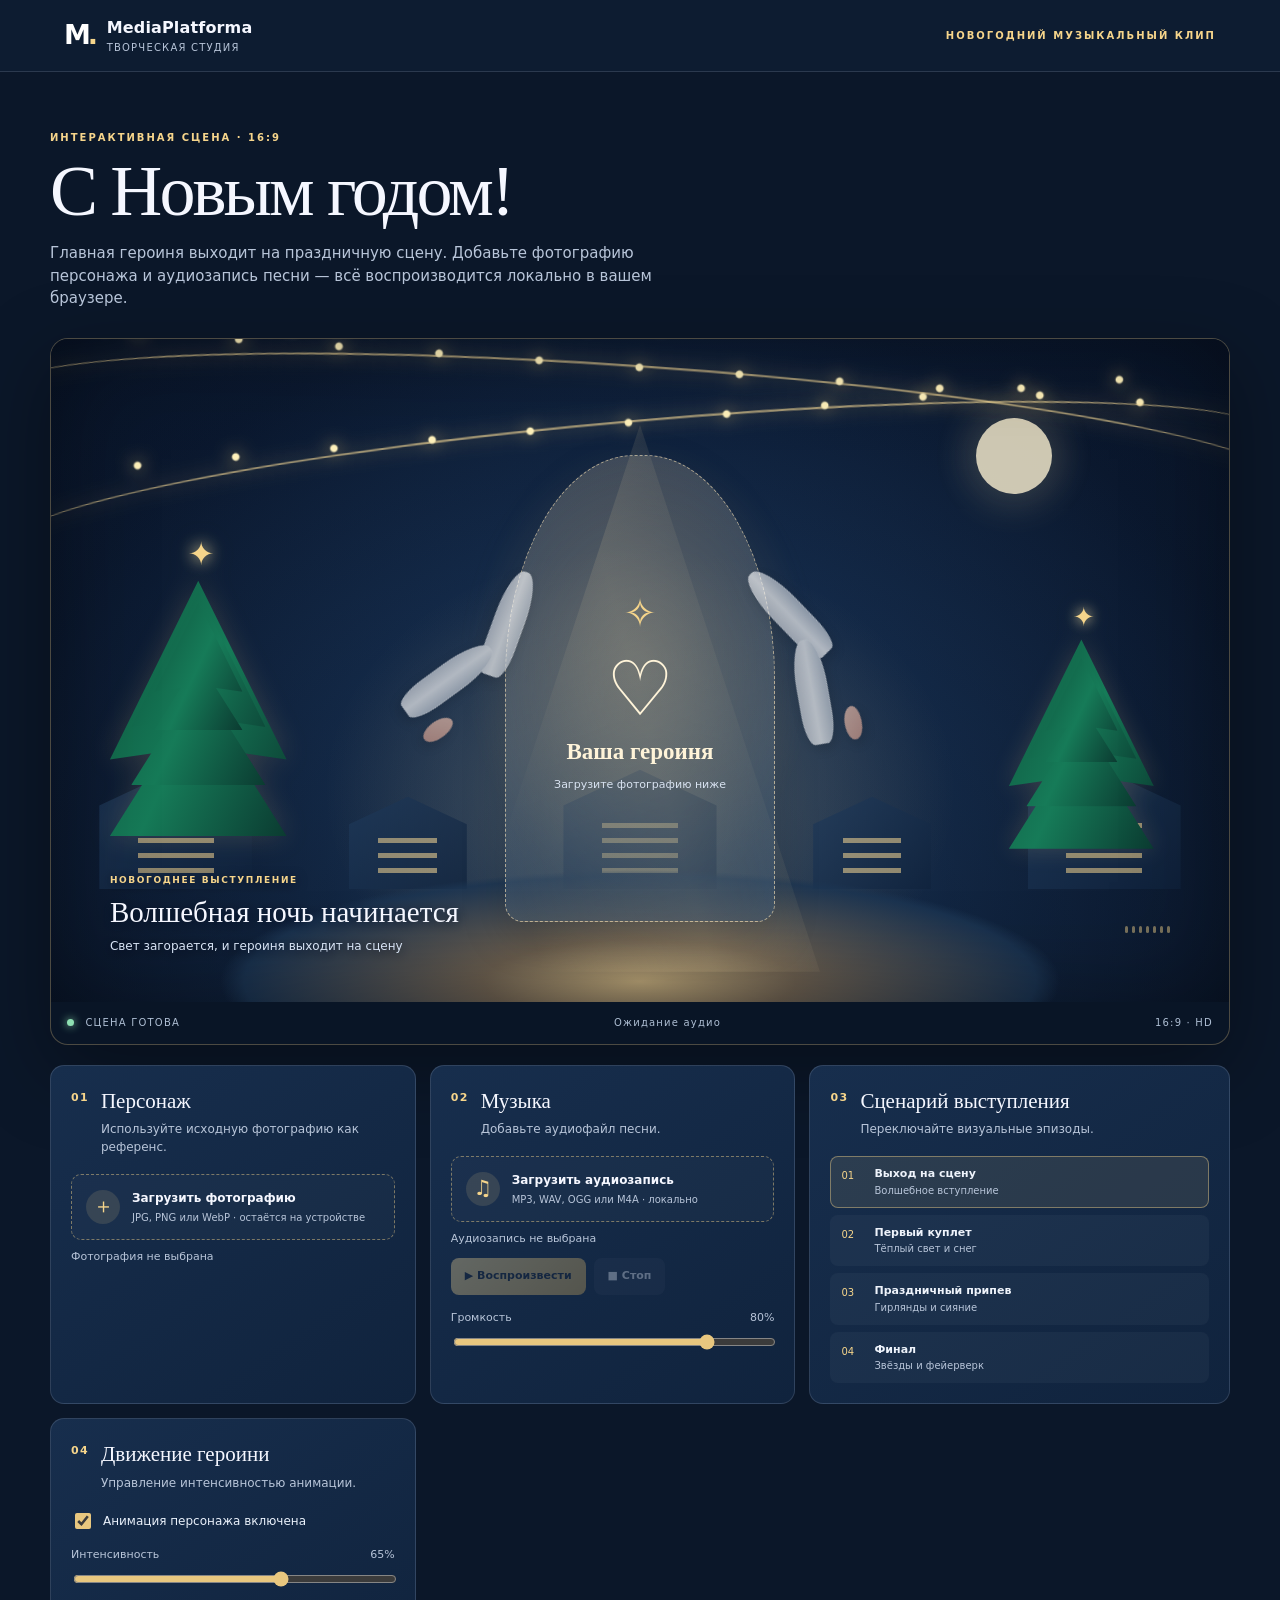
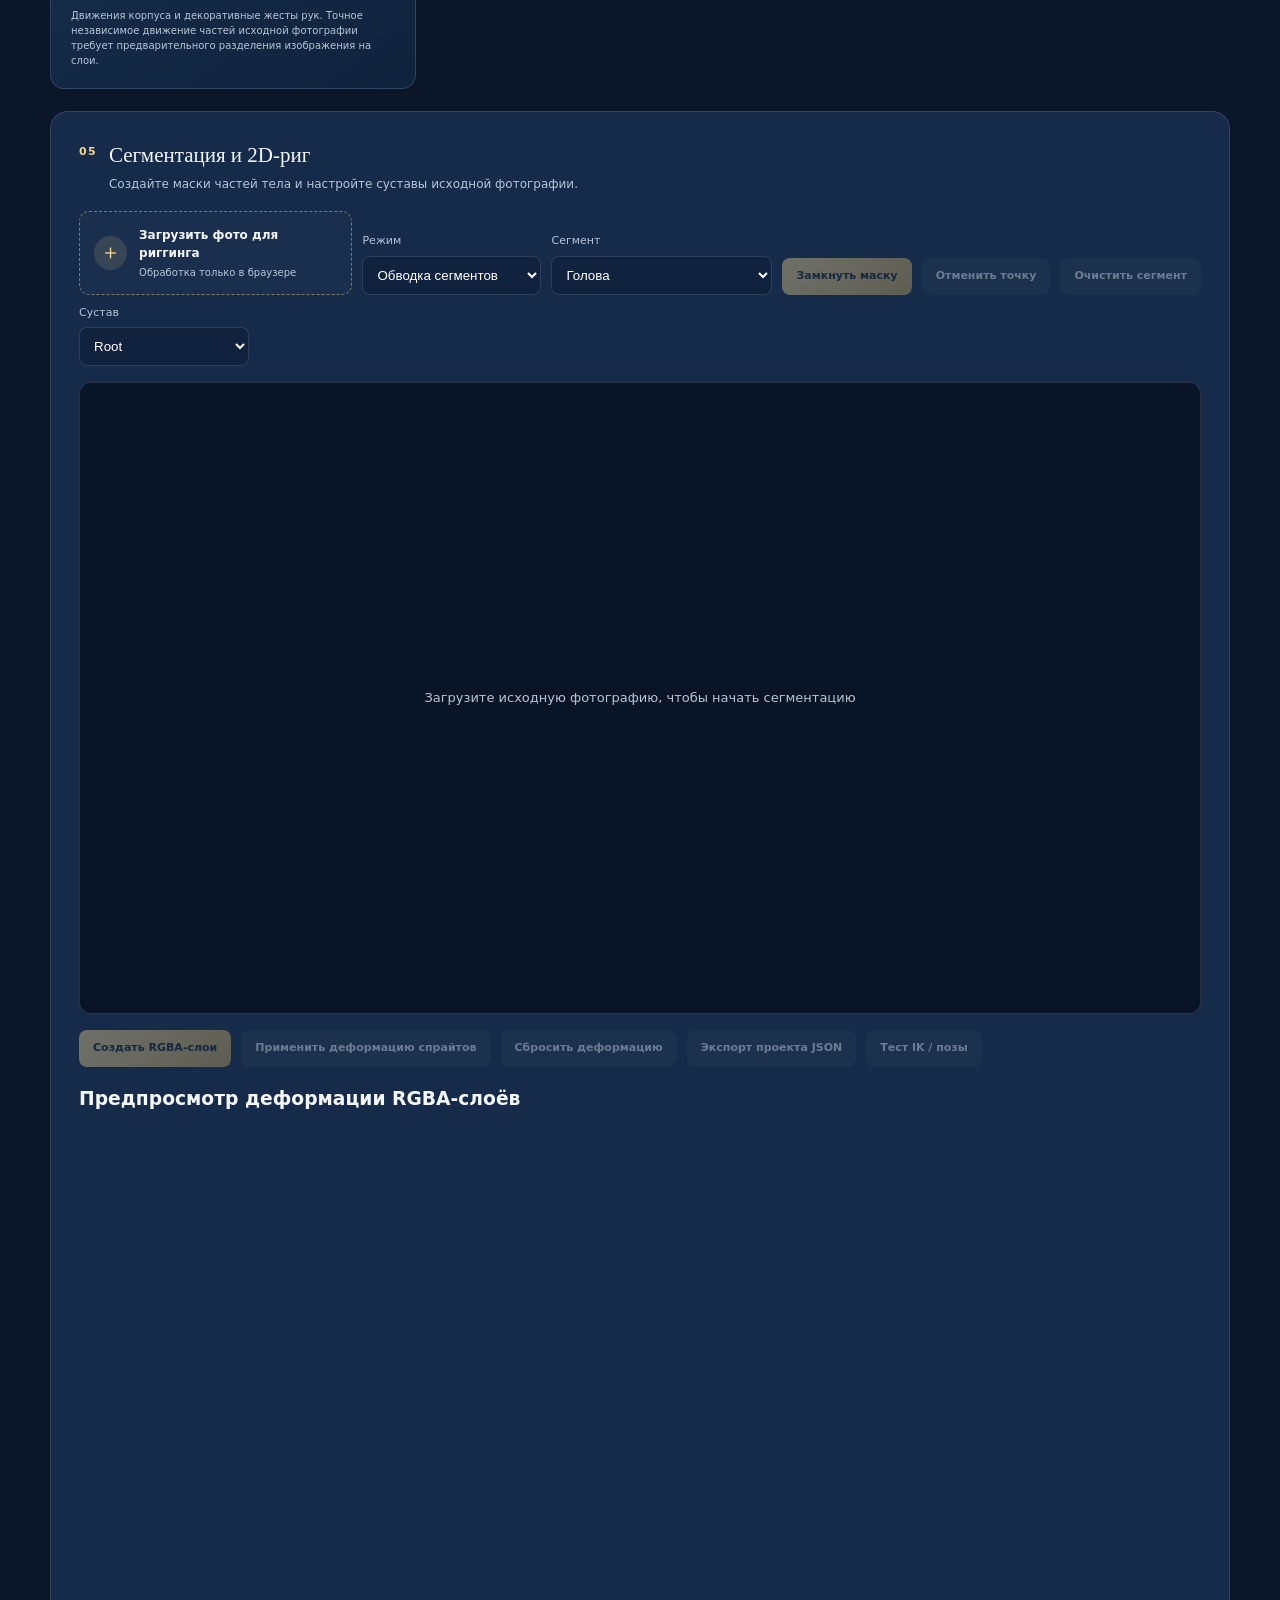
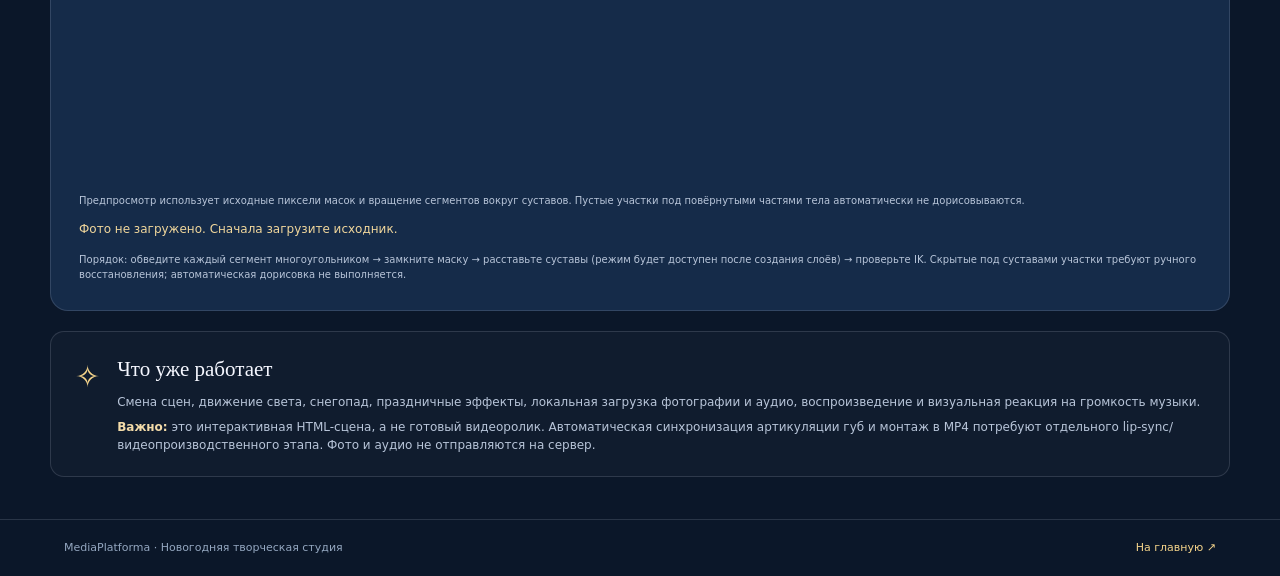
==== commit c821860f: "Add sprite deformation preview controls" ====
--- a/site/new-year/index.html
+++ b/site/new-year/index.html
@@ -117,8 +117,15 @@
       <div class="rig-canvas-wrap"><canvas id="rigCanvas" width="960" height="640" aria-label="Редактор сегментации и суставов"></canvas><div id="rigEmpty" class="rig-empty">Загрузите исходную фотографию, чтобы начать сегментацию</div></div>
       <div class="rig-actions">
         <button class="button button-primary" id="rigBuildLayers" type="button" disabled>Создать RGBA-слои</button>
+        <button class="button button-quiet" id="rigApplyDeform" type="button" disabled>Применить деформацию спрайтов</button>
+        <button class="button button-quiet" id="rigResetDeform" type="button" disabled>Сбросить деформацию</button>
         <button class="button button-quiet" id="rigExport" type="button" disabled>Экспорт проекта JSON</button>
         <button class="button button-quiet" id="rigPose" type="button" disabled>Тест IK / позы</button>
+      </div>
+      <div class="rig-preview-wrap">
+        <h3>Предпросмотр деформации RGBA-слоёв</h3>
+        <canvas id="rigPreview" width="960" height="640" aria-label="Предпросмотр деформированных сегментов героини"></canvas>
+        <p class="motion-hint">Предпросмотр использует исходные пиксели масок и вращение сегментов вокруг суставов. Пустые участки под повёрнутыми частями тела автоматически не дорисовываются.</p>
       </div>
       <p class="rig-status" id="rigStatus" role="status">Фото не загружено. Сначала загрузите исходник.</p>
       <p class="motion-hint">Порядок: обведите каждый сегмент многоугольником → замкните маску → расставьте суставы (режим будет доступен после создания слоёв) → проверьте IK. Скрытые под суставами участки требуют ручного восстановления; автоматическая дорисовка не выполняется.</p>
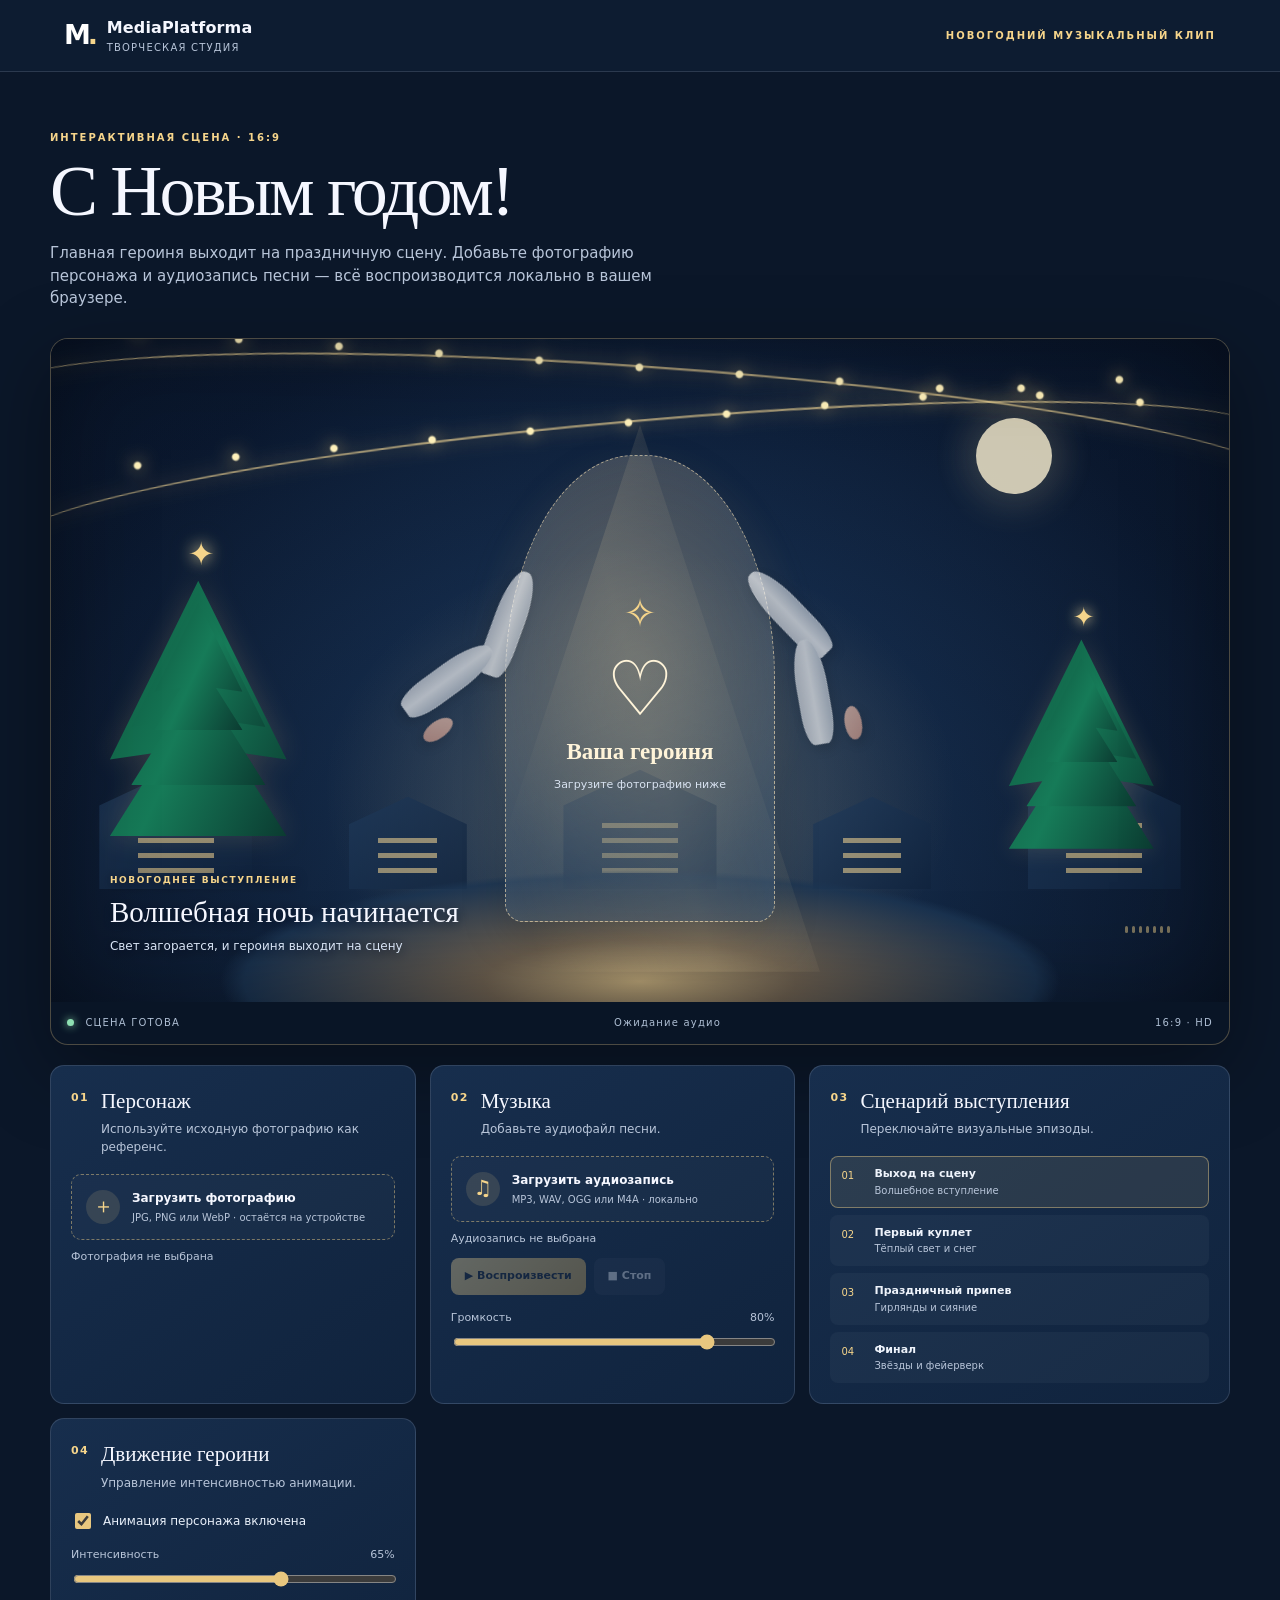
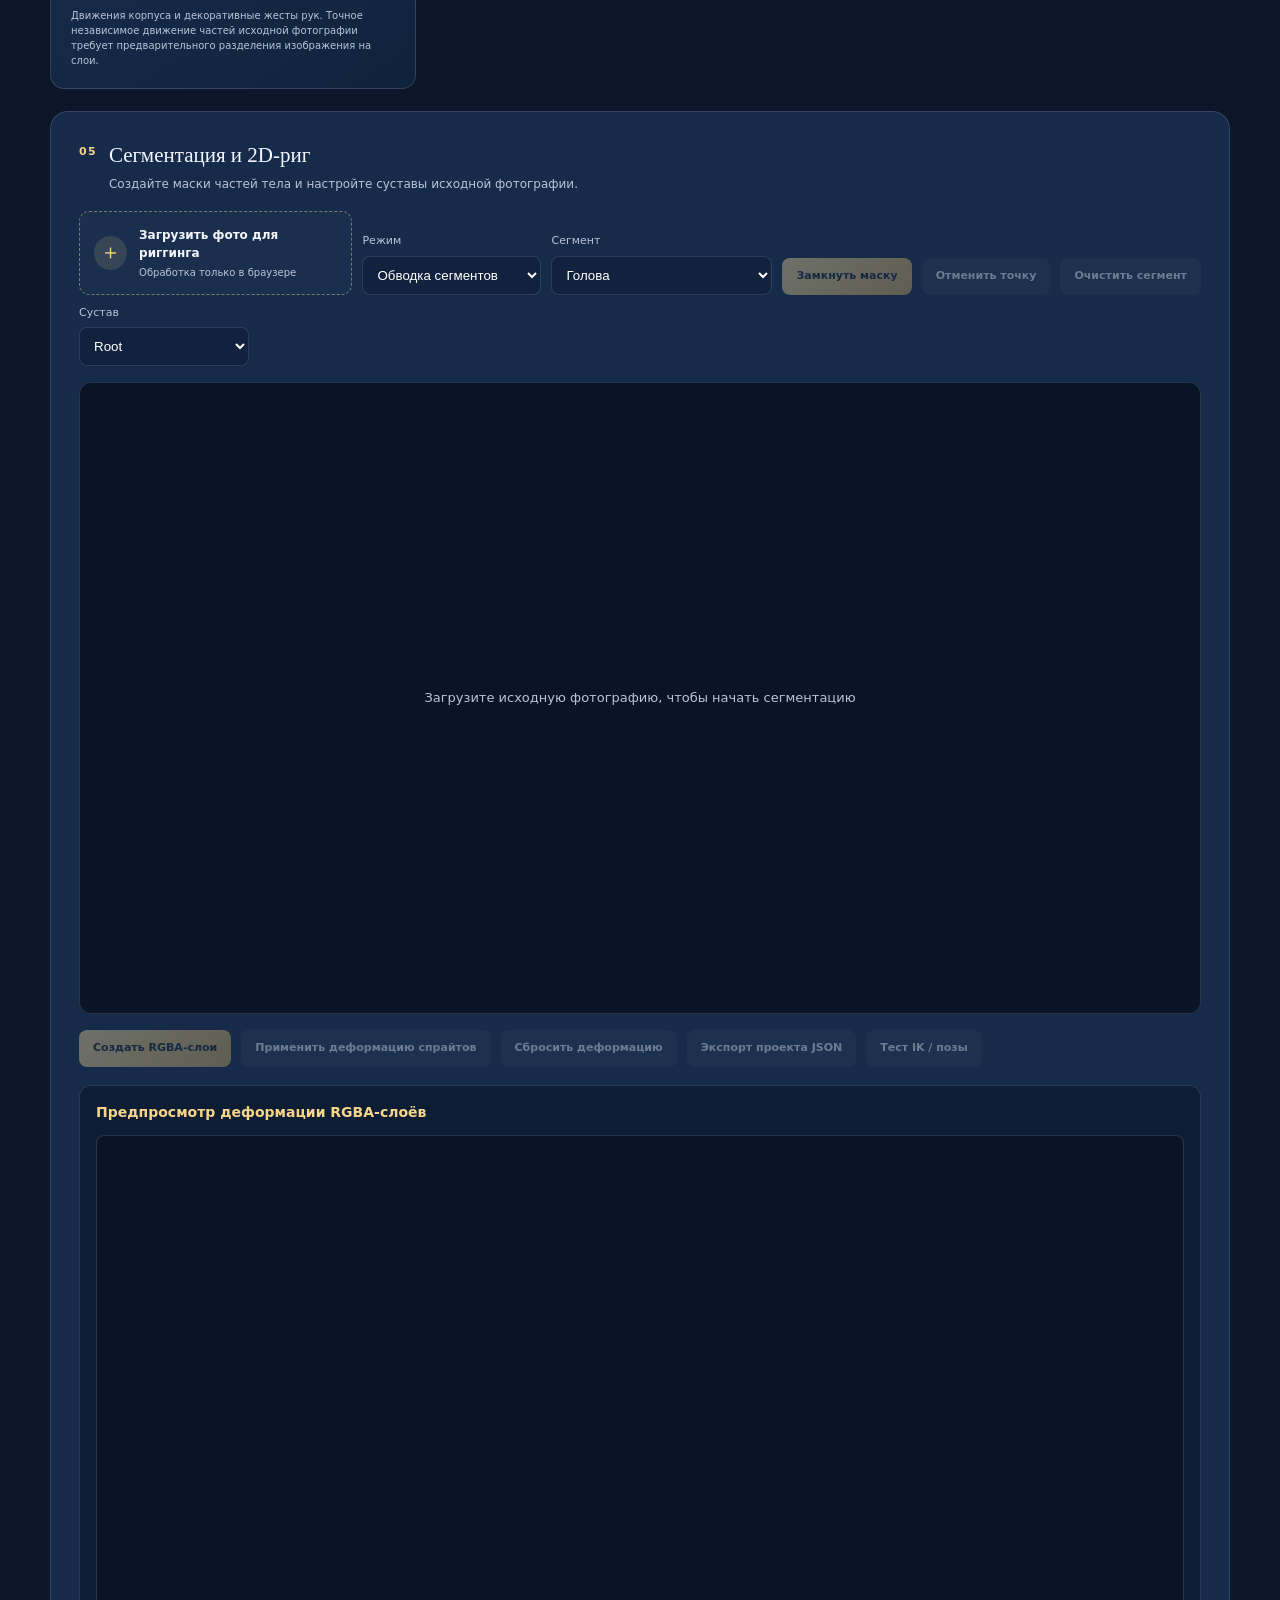
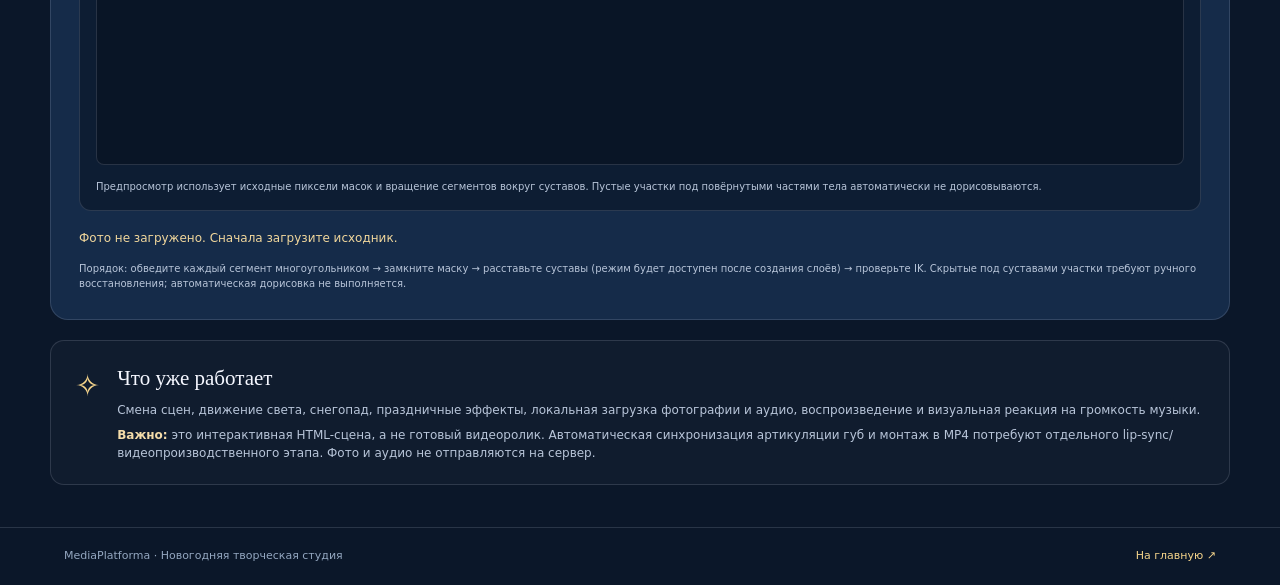
==== commit e035ed9b: "Add canonical metadata and referrer policy to New Year page" ====
--- a/site/new-year/index.html
+++ b/site/new-year/index.html
@@ -5,6 +5,8 @@
   <meta name="viewport" content="width=device-width,initial-scale=1">
   <meta name="theme-color" content="#10223d">
   <meta name="description" content="Интерактивная новогодняя сцена исполнения песни главной героиней.">
+  <meta name="referrer" content="strict-origin-when-cross-origin">
+  <link rel="canonical" href="https://news4me.ru/new-year/">
   <meta http-equiv="Content-Security-Policy" content="default-src 'self'; base-uri 'self'; object-src 'none'; form-action 'self'; script-src 'self'; style-src 'self'; img-src 'self' data: blob:; media-src 'self' blob:; connect-src 'self'; upgrade-insecure-requests">
   <title>Новогодняя сцена — С Новым годом!</title>
   <link rel="stylesheet" href="./scene.css">
--- a/site/new-year/scene.css
+++ b/site/new-year/scene.css
@@ -109,3 +109,8 @@
 .rig-status{color:#f1d79c;font-size:12px;line-height:1.5}
 .rig-actions .button:disabled,.rig-toolbar .button:disabled{opacity:.4;cursor:not-allowed}
 @media(max-width:600px){.rig-workspace{padding:14px}.rig-field,.rig-field select{width:100%}.rig-upload{min-width:100%}.rig-actions .button{flex:1}}
+
+/* Sprite Deformation Engine — local RGBA preview */
+.rig-preview-wrap{margin:18px 0;padding:16px;background:#0d1d33;border:1px solid var(--line);border-radius:12px}
+.rig-preview-wrap h3{margin:0 0 12px;font-size:14px;color:var(--gold)}
+#rigPreview{display:block;width:100%;height:auto;max-height:70vh;object-fit:contain;background:#091526;border:1px solid var(--line);border-radius:8px}
